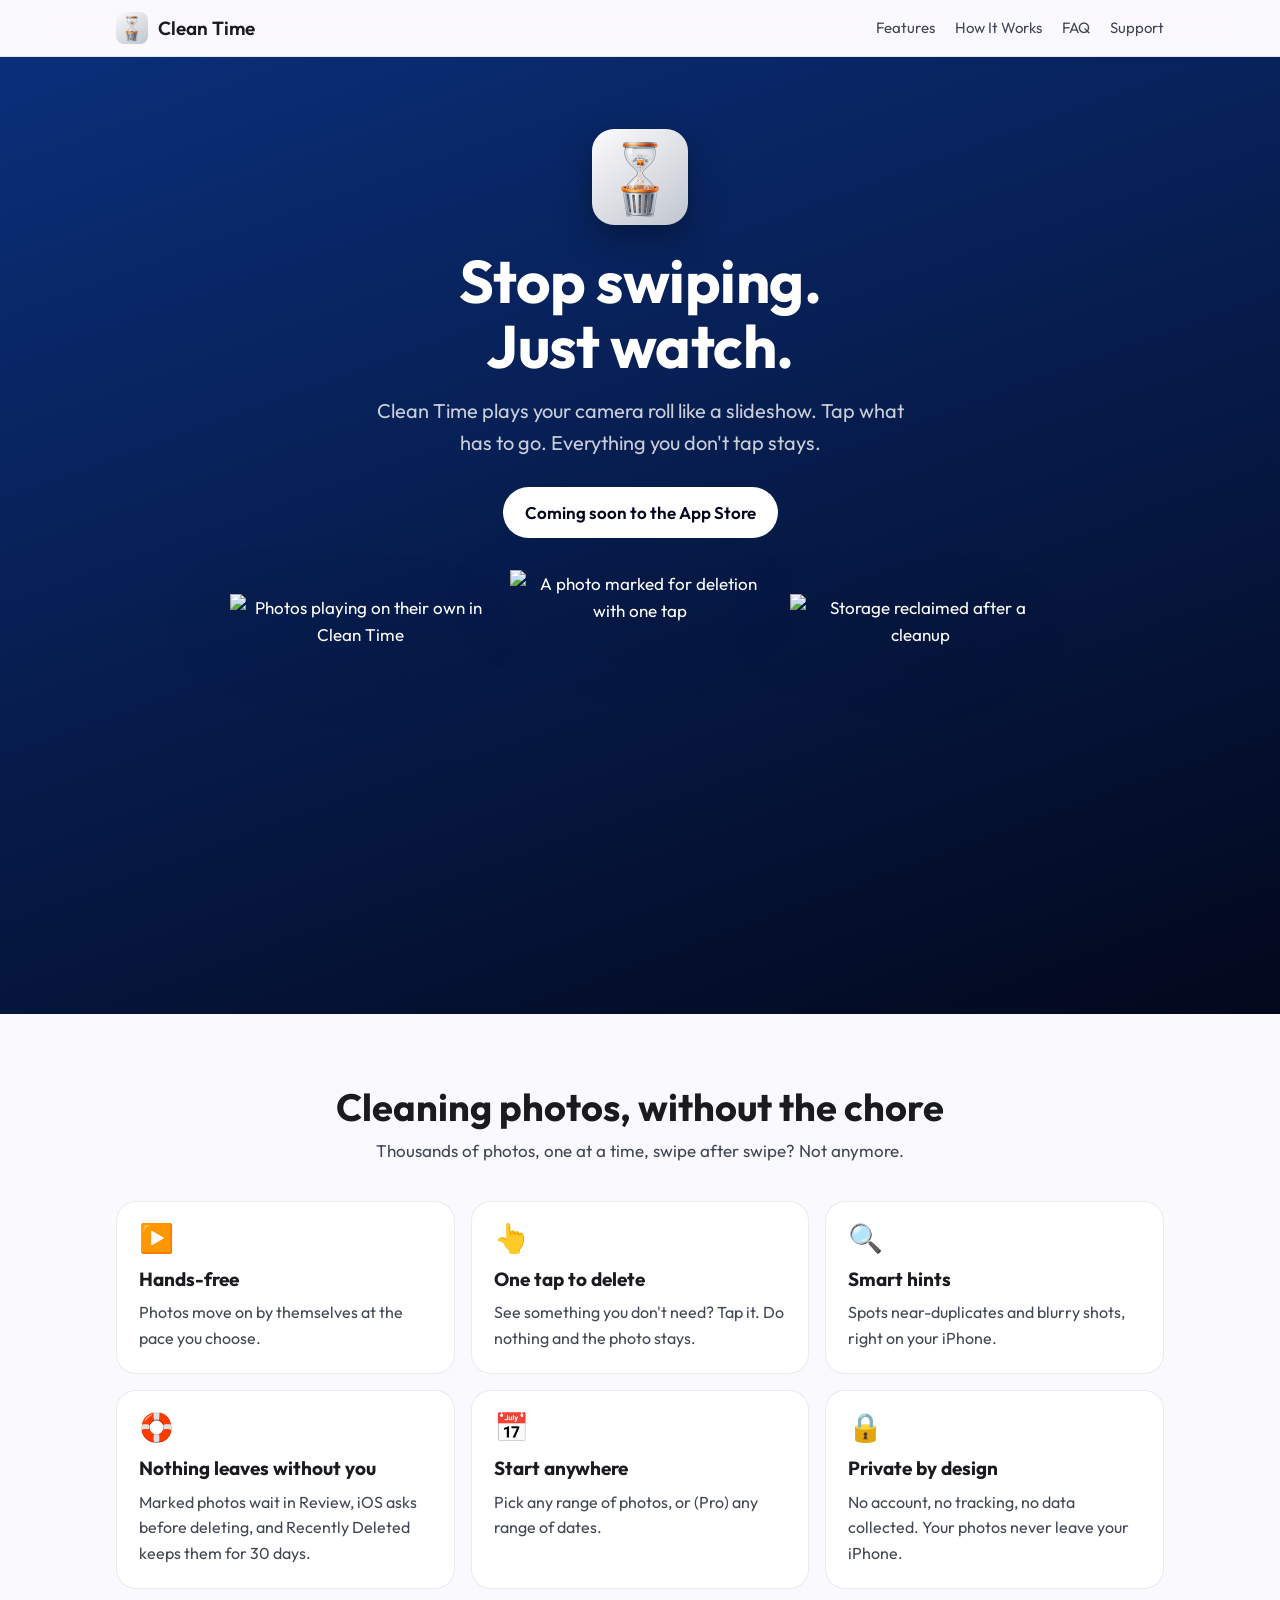
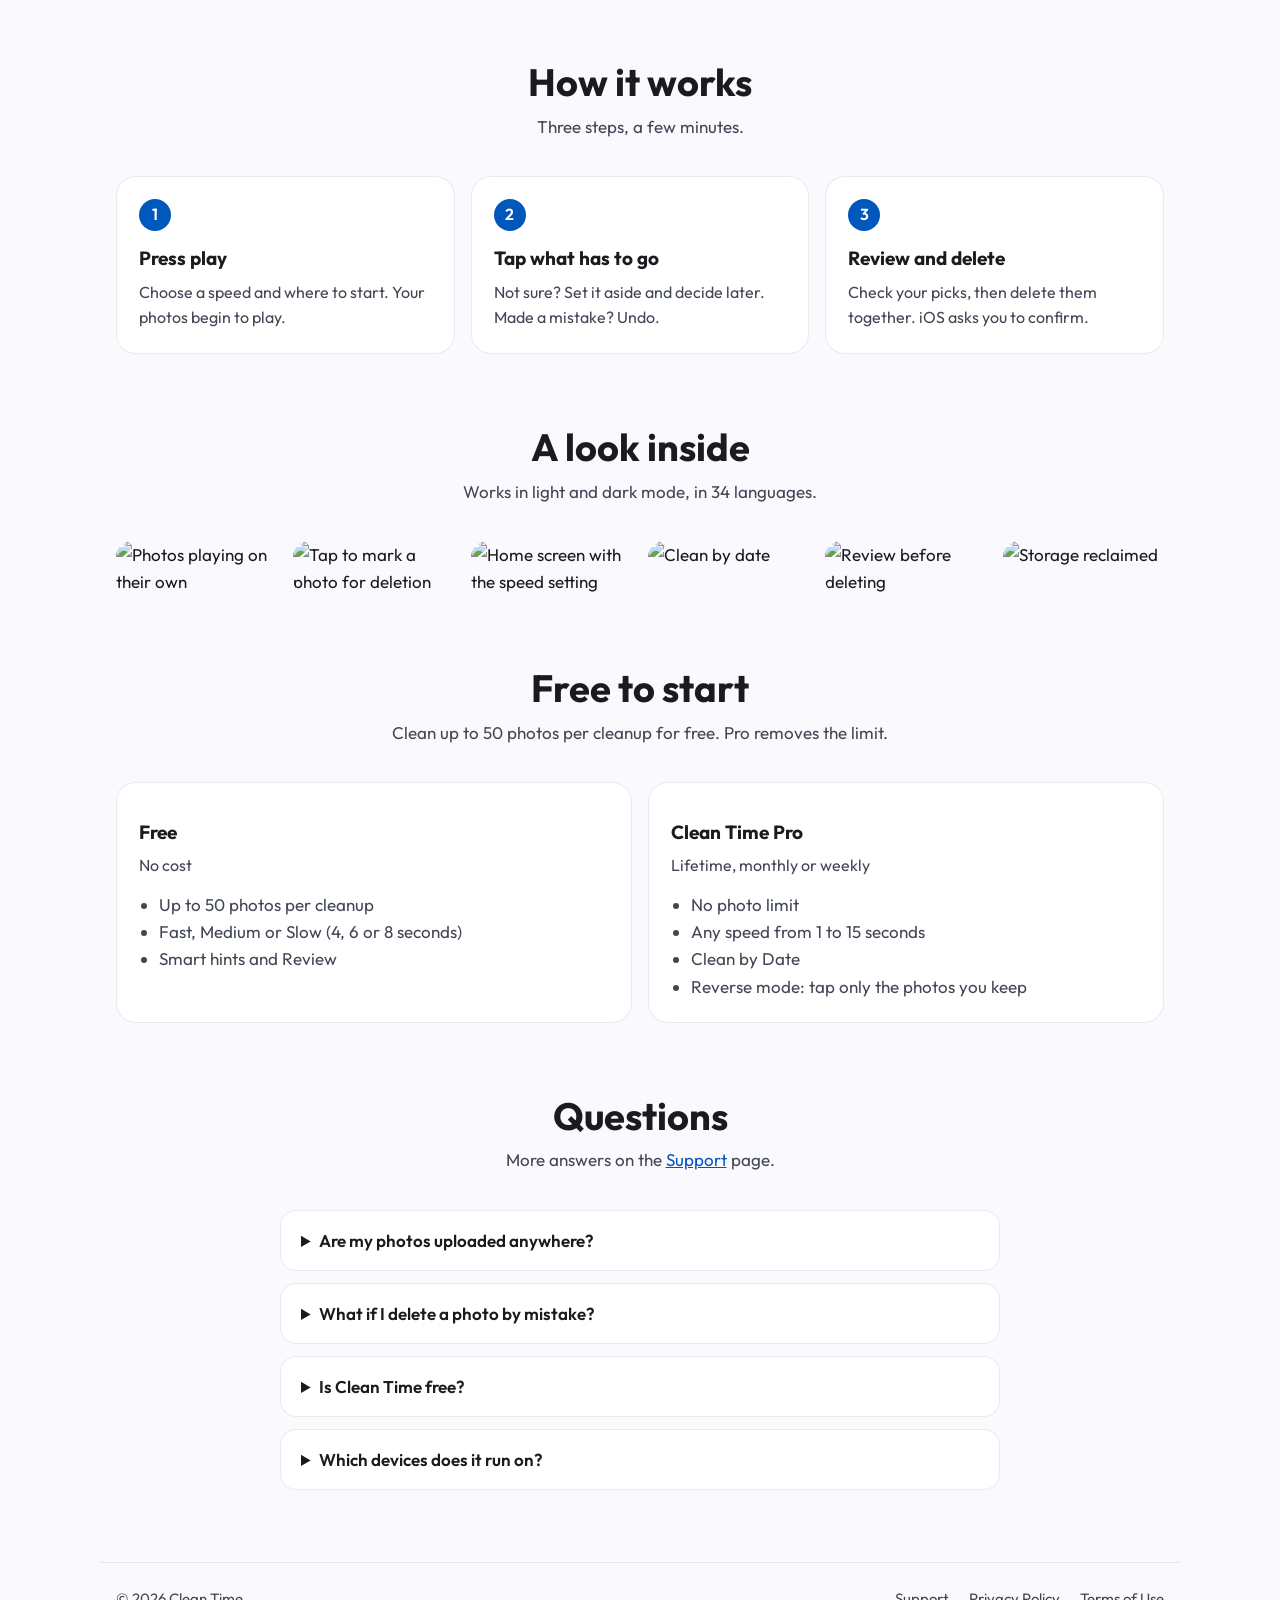
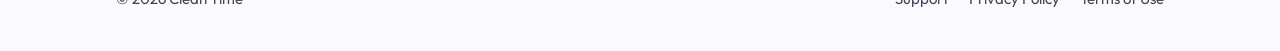
==== index.html @ a7df1cf6 "Add files via upload" ====
<!doctype html>
<html lang="en">
<head>
  <meta charset="utf-8">
  <meta name="viewport" content="width=device-width, initial-scale=1">
  <title>Clean Time: Photo Cleaner for iPhone</title>
  <meta name="description" content="Clean Time plays your camera roll like a slideshow. Tap only what has to go; everything else stays. No swiping, no account, no tracking.">
  <link rel="icon" href="icon.png">
  <link rel="apple-touch-icon" href="icon.png">
  <link rel="preconnect" href="https://fonts.googleapis.com">
  <link href="https://fonts.googleapis.com/css2?family=Outfit:wght@400;600;700&display=swap" rel="stylesheet">
  <link rel="stylesheet" href="style.css">
</head>
<body>
<header class="topbar">
  <div class="inner">
    <a class="brand" href="index.html"><img src="icon.png" alt="">Clean Time</a>
    <nav>
      <a class="optional" href="#features">Features</a>
      <a class="optional" href="#how">How It Works</a>
      <a href="#faq">FAQ</a>
      <a href="support.html">Support</a>
    </nav>
  </div>
</header>

<div class="hero">
  <img class="icon" src="icon.png" alt="Clean Time app icon">
  <h1>Stop swiping.<br>Just watch.</h1>
  <p>Clean Time plays your camera roll like a slideshow. Tap what has to go. Everything you don't tap stays.</p>
  <!-- Swap for Apple's official "Download on the App Store" badge and the app's link once it is live. -->
  <span class="store-pill">Coming soon to the App Store</span>
  <div class="phones">
    <img src="screens/app-player.webp" alt="Photos playing on their own in Clean Time">
    <img src="screens/app-delete.webp" alt="A photo marked for deletion with one tap">
    <img src="screens/app-summary.webp" alt="Storage reclaimed after a cleanup">
  </div>
</div>

<section id="features">
  <h2>Cleaning photos, without the chore</h2>
  <p class="lead">Thousands of photos, one at a time, swipe after swipe? Not anymore.</p>
  <div class="grid three">
    <div class="tile"><div class="emoji">▶️</div><h3>Hands-free</h3><p>Photos move on by themselves at the pace you choose.</p></div>
    <div class="tile"><div class="emoji">👆</div><h3>One tap to delete</h3><p>See something you don't need? Tap it. Do nothing and the photo stays.</p></div>
    <div class="tile"><div class="emoji">🔍</div><h3>Smart hints</h3><p>Spots near-duplicates and blurry shots, right on your iPhone.</p></div>
    <div class="tile"><div class="emoji">🛟</div><h3>Nothing leaves without you</h3><p>Marked photos wait in Review, iOS asks before deleting, and Recently Deleted keeps them for 30 days.</p></div>
    <div class="tile"><div class="emoji">📅</div><h3>Start anywhere</h3><p>Pick any range of photos, or (Pro) any range of dates.</p></div>
    <div class="tile"><div class="emoji">🔒</div><h3>Private by design</h3><p>No account, no tracking, no data collected. Your photos never leave your iPhone.</p></div>
  </div>
</section>

<section id="how">
  <h2>How it works</h2>
  <p class="lead">Three steps, a few minutes.</p>
  <div class="grid">
    <div class="tile"><span class="step-number">1</span><h3>Press play</h3><p>Choose a speed and where to start. Your photos begin to play.</p></div>
    <div class="tile"><span class="step-number">2</span><h3>Tap what has to go</h3><p>Not sure? Set it aside and decide later. Made a mistake? Undo.</p></div>
    <div class="tile"><span class="step-number">3</span><h3>Review and delete</h3><p>Check your picks, then delete them together. iOS asks you to confirm.</p></div>
  </div>
</section>

<section id="screens">
  <h2>A look inside</h2>
  <p class="lead">Works in light and dark mode, in 34 languages.</p>
  <div class="gallery">
    <img src="screens/player.webp" alt="Photos playing on their own" loading="lazy">
    <img src="screens/player-delete.webp" alt="Tap to mark a photo for deletion" loading="lazy">
    <img src="screens/home.webp" alt="Home screen with the speed setting" loading="lazy">
    <img src="screens/date-range.webp" alt="Clean by date" loading="lazy">
    <img src="screens/review.webp" alt="Review before deleting" loading="lazy">
    <img src="screens/summary.webp" alt="Storage reclaimed" loading="lazy">
  </div>
</section>

<section id="pricing">
  <h2>Free to start</h2>
  <p class="lead">Clean up to 50 photos per cleanup for free. Pro removes the limit.</p>
  <div class="plans">
    <div class="tile">
      <h3>Free</h3>
      <p class="price">No cost</p>
      <ul>
        <li>Up to 50 photos per cleanup</li>
        <li>Fast, Medium or Slow (4, 6 or 8 seconds)</li>
        <li>Smart hints and Review</li>
      </ul>
    </div>
    <div class="tile">
      <h3>Clean Time Pro</h3>
      <p class="price">Lifetime, monthly or weekly</p>
      <ul>
        <li>No photo limit</li>
        <li>Any speed from 1 to 15 seconds</li>
        <li>Clean by Date</li>
        <li>Reverse mode: tap only the photos you keep</li>
      </ul>
    </div>
  </div>
</section>

<section id="faq">
  <h2>Questions</h2>
  <p class="lead">More answers on the <a href="support.html">Support</a> page.</p>
  <div class="faq">
    <details>
      <summary>Are my photos uploaded anywhere?</summary>
      <p>No. Clean Time works entirely on your iPhone. There is no account, no server and no tracking. See the <a href="privacy.html">Privacy Policy</a>.</p>
    </details>
    <details>
      <summary>What if I delete a photo by mistake?</summary>
      <p>Open the Photos app › Albums › Recently Deleted. iOS keeps deleted photos there for 30 days.</p>
    </details>
    <details>
      <summary>Is Clean Time free?</summary>
      <p>Yes, up to 50 photos per cleanup. Clean Time Pro removes the limit and adds any speed, Clean by Date and Reverse mode. Pay once for Lifetime, or go weekly or monthly.</p>
    </details>
    <details>
      <summary>Which devices does it run on?</summary>
      <p>iPhone with iOS 18 or later.</p>
    </details>
  </div>
</section>

<footer class="site">
  <span>© 2026 Clean Time</span>
  <nav>
    <a href="support.html">Support</a>
    <a href="privacy.html">Privacy Policy</a>
    <a href="terms.html">Terms of Use</a>
  </nav>
</footer>
</body>
</html>
---- style.css ----
/* Clean Time website. Same colors as the app; follows the system light/dark setting. */
:root {
  --canvas: #FAF9FE;
  --card: #FFFFFF;
  --text: #1A1B1F;
  --secondary: #414755;
  --accent: #0058BC;
  --hairline: rgba(0, 0, 0, 0.08);
  --hero-from: #0A2F7A;
  --hero-to: #03081C;
}
@media (prefers-color-scheme: dark) {
  :root {
    --canvas: #000000;
    --card: #1C1C1E;
    --text: #F2F2F7;
    --secondary: #8E8E93;
    --accent: #0A84FF;
    --hairline: rgba(255, 255, 255, 0.12);
  }
}
* { box-sizing: border-box; }
html { scroll-behavior: smooth; }
body {
  margin: 0;
  background: var(--canvas);
  color: var(--text);
  font: 17px/1.6 "Outfit", -apple-system, BlinkMacSystemFont, "Segoe UI", sans-serif;
}
a { color: var(--accent); }
img { max-width: 100%; display: block; }

/* Top bar */
.topbar {
  position: sticky; top: 0; z-index: 10;
  background: color-mix(in srgb, var(--canvas) 82%, transparent);
  backdrop-filter: saturate(180%) blur(16px);
  -webkit-backdrop-filter: saturate(180%) blur(16px);
  border-bottom: 0.5px solid var(--hairline);
}
.topbar .inner {
  max-width: 1080px; margin: 0 auto; padding: 12px 16px;
  display: flex; align-items: center; gap: 24px;
}
.brand { display: flex; align-items: center; gap: 10px; color: var(--text); text-decoration: none; font-weight: 600; font-size: 19px; }
.brand img { width: 32px; height: 32px; border-radius: 8px; }
.topbar nav { display: flex; gap: 20px; margin-left: auto; }
.topbar nav a { color: var(--secondary); text-decoration: none; font-size: 15px; }
.topbar nav a:hover { color: var(--text); }
@media (max-width: 640px) { .topbar nav .optional { display: none; } }

/* Home: hero */
.hero {
  background: linear-gradient(160deg, var(--hero-from), var(--hero-to));
  color: #fff; text-align: center;
  padding: 72px 16px 0; overflow: hidden;
}
.hero .icon { width: 96px; height: 96px; border-radius: 22px; margin: 0 auto 24px; box-shadow: 0 12px 32px rgba(0, 0, 0, 0.35); }
.hero h1 { font-size: clamp(36px, 7vw, 60px); line-height: 1.08; margin: 0 auto 16px; max-width: 760px; letter-spacing: -0.5px; }
.hero p { color: rgba(255, 255, 255, 0.78); font-size: 20px; max-width: 560px; margin: 0 auto 28px; }
.store-pill {
  display: inline-block; padding: 12px 22px; border-radius: 999px;
  background: #fff; color: #03081C; font-weight: 600; text-decoration: none;
}
.hero .phones { display: flex; justify-content: center; gap: 20px; margin-top: 56px; }
/* The phones are cut off by the bottom of the band, like they're rising out of it. */
.hero .phones { height: 420px; align-items: flex-start; }
.hero .phones img { width: 260px; filter: drop-shadow(0 20px 40px rgba(0, 0, 0, 0.45)); }
.hero .phones img:nth-child(2) { transform: translateY(-24px); }
@media (max-width: 640px) { .hero .phones img:nth-child(n+2) { display: none; } }

/* Home: sections */
section { max-width: 1080px; margin: 0 auto; padding: 72px 16px 0; }
section > h2 { font-size: clamp(28px, 4.5vw, 38px); line-height: 1.15; margin: 0 0 8px; text-align: center; }
section > .lead { color: var(--secondary); text-align: center; max-width: 600px; margin: 0 auto 36px; }
.grid { display: grid; gap: 16px; grid-template-columns: repeat(auto-fit, minmax(240px, 1fr)); }
.grid.three { grid-template-columns: repeat(3, 1fr); }
@media (max-width: 860px) { .grid.three { grid-template-columns: repeat(2, 1fr); } }
@media (max-width: 560px) { .grid.three { grid-template-columns: 1fr; } }
.tile { background: var(--card); border: 0.5px solid var(--hairline); border-radius: 20px; padding: 22px; }
.tile .emoji { font-size: 28px; line-height: 1; }
.tile h3 { font-size: 19px; margin: 12px 0 6px; }
.tile p { color: var(--secondary); margin: 0; font-size: 16px; }
.step-number {
  display: inline-grid; place-items: center; width: 32px; height: 32px; border-radius: 50%;
  background: var(--accent); color: #fff; font-weight: 600; font-size: 16px;
}
.gallery { display: grid; gap: 16px; grid-template-columns: repeat(6, 1fr); }
.gallery img { width: 100%; border-radius: 16px; }
@media (max-width: 860px) {
  .gallery { display: flex; overflow-x: auto; scroll-snap-type: x mandatory; padding-bottom: 8px; }
  .gallery img { width: 200px; flex: none; scroll-snap-align: start; }
}
.plans { display: grid; gap: 16px; grid-template-columns: repeat(auto-fit, minmax(260px, 1fr)); }
.plans ul { margin: 12px 0 0; padding-left: 20px; }
.plans li { color: var(--secondary); }
.price { font-size: 15px; color: var(--secondary); }
details { background: var(--card); border: 0.5px solid var(--hairline); border-radius: 16px; padding: 16px 20px; margin-bottom: 12px; }
details summary { cursor: pointer; font-weight: 600; }
details p { color: var(--secondary); margin: 10px 0 0; }
.faq { max-width: 720px; margin: 0 auto; }

/* Text pages (privacy, support, terms) */
main.page { max-width: 720px; margin: 0 auto; padding: 48px 16px 0; }
main.page h1 { font-size: 36px; line-height: 1.2; margin: 0 0 8px; }
main.page h2 { font-size: 20px; margin: 32px 0 8px; }
main.page p, main.page li { color: var(--secondary); }
.updated { font-size: 15px; }
.card { background: var(--card); border: 0.5px solid var(--hairline); border-radius: 20px; padding: 20px; margin: 16px 0; }
.card p:first-child { margin-top: 0; }
.card p:last-child { margin-bottom: 0; }

/* Footer */
footer.site {
  max-width: 1080px; margin: 72px auto 0; padding: 24px 16px 40px;
  border-top: 0.5px solid var(--hairline);
  display: flex; flex-wrap: wrap; gap: 12px 24px; align-items: center;
  font-size: 15px; color: var(--secondary);
}
footer.site nav { display: flex; flex-wrap: wrap; gap: 8px 20px; margin-left: auto; }
footer.site a { color: var(--secondary); text-decoration: none; }
footer.site a:hover { color: var(--text); }
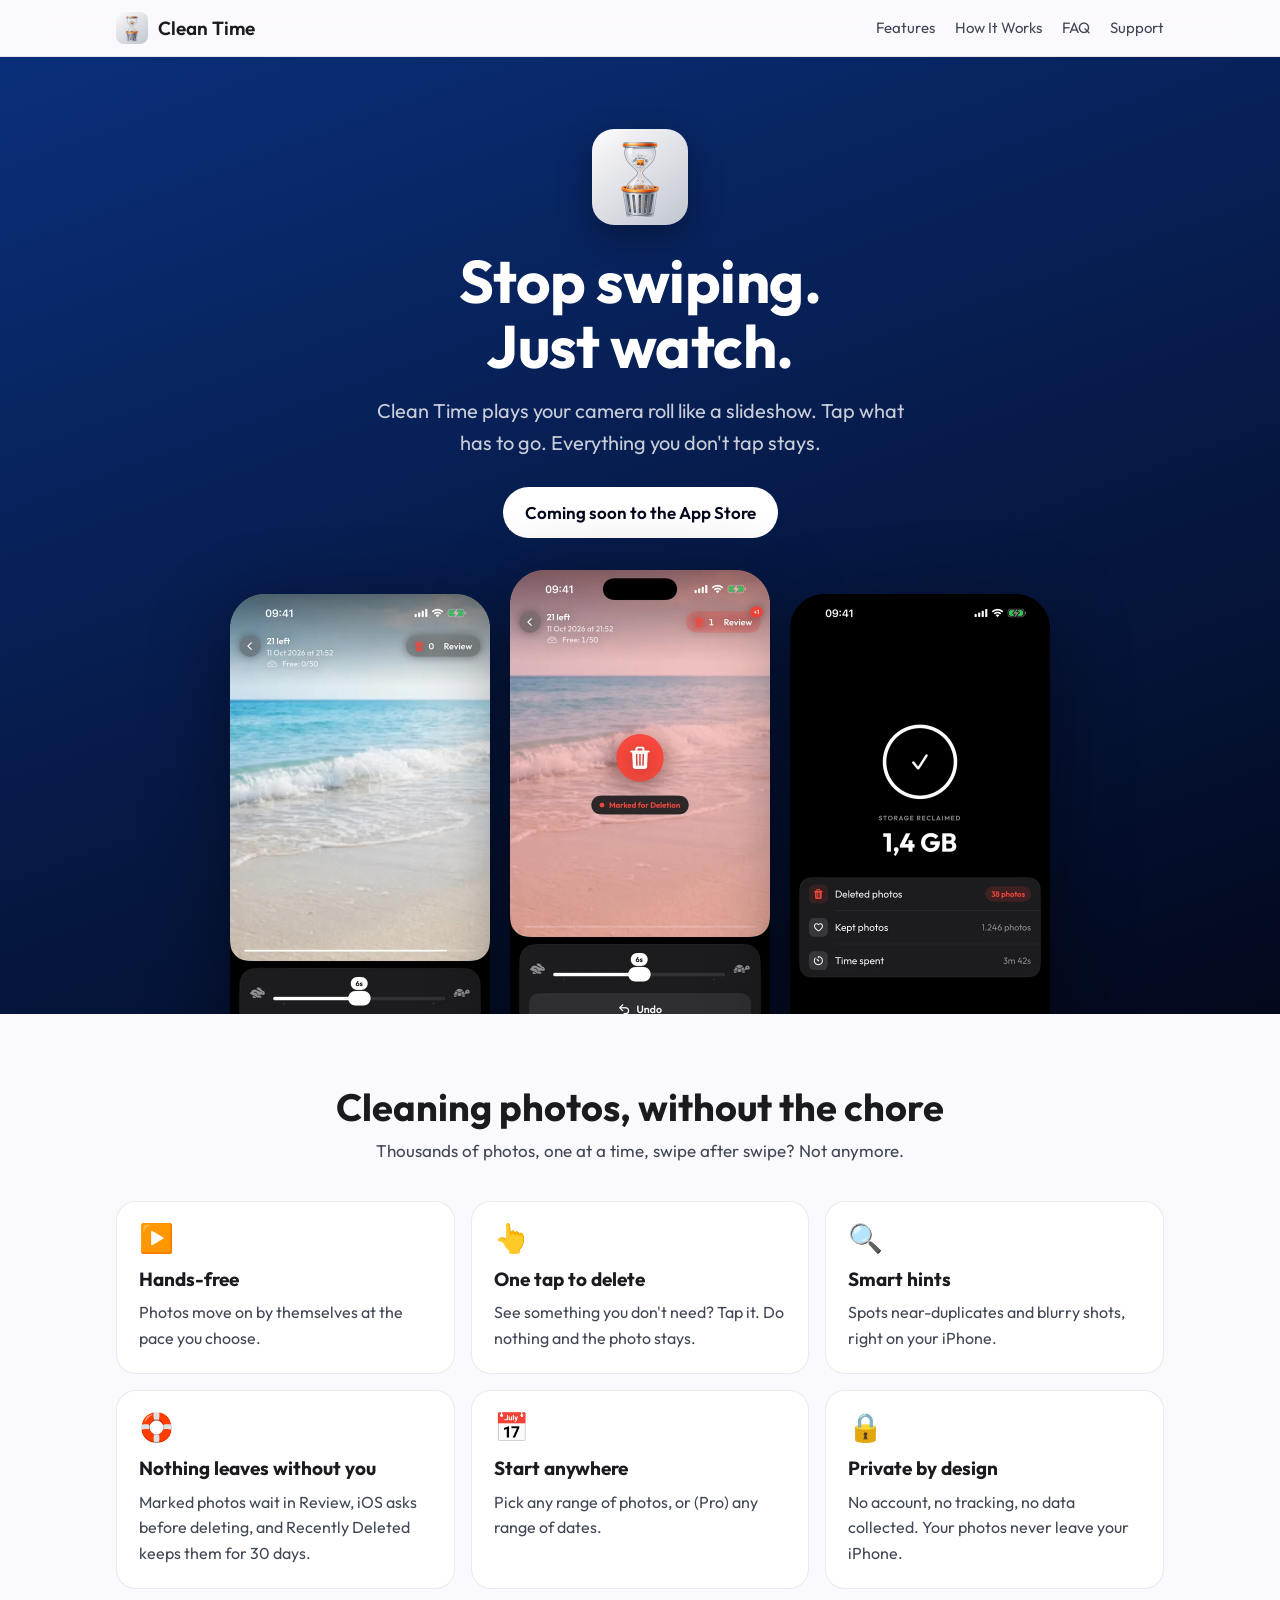
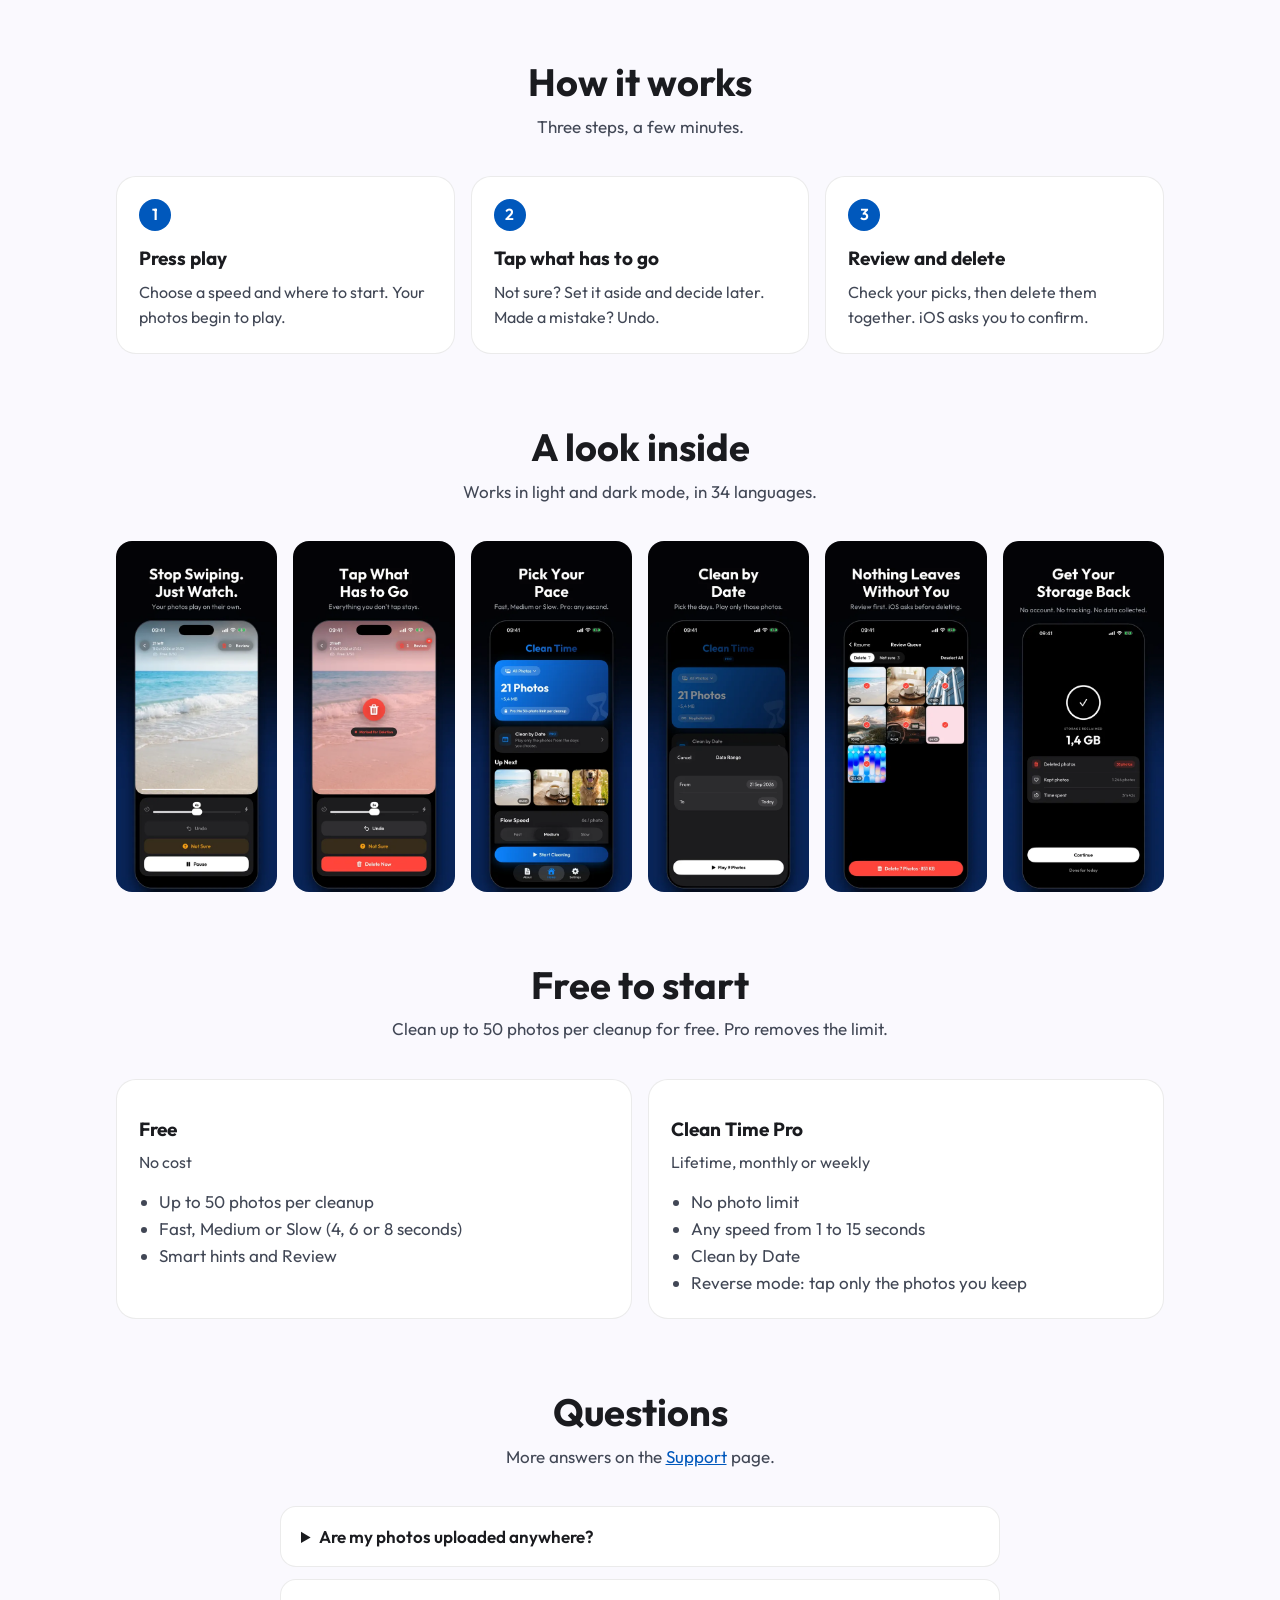
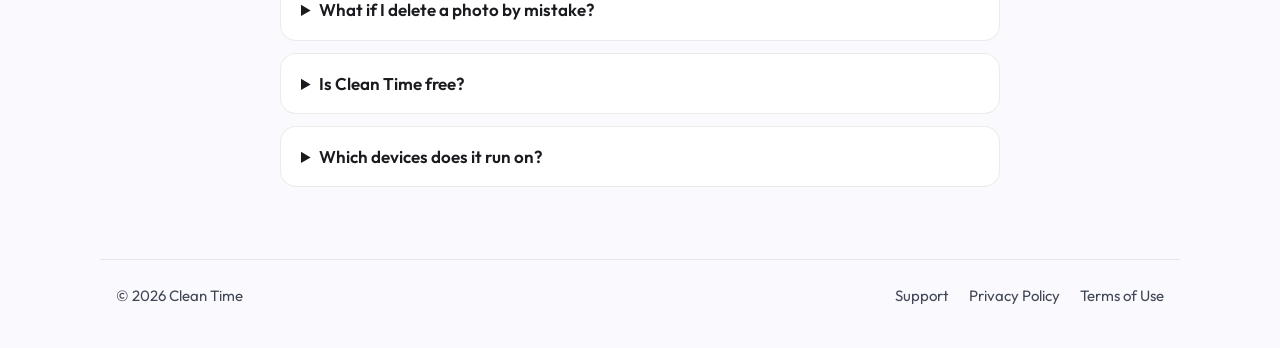
==== commit 5ab48e6f: "Add files via upload" ====
--- a/index.html
+++ b/index.html
@@ -31,9 +31,9 @@
   <!-- Swap for Apple's official "Download on the App Store" badge and the app's link once it is live. -->
   <span class="store-pill">Coming soon to the App Store</span>
   <div class="phones">
-    <img src="screens/app-player.webp" alt="Photos playing on their own in Clean Time">
-    <img src="screens/app-delete.webp" alt="A photo marked for deletion with one tap">
-    <img src="screens/app-summary.webp" alt="Storage reclaimed after a cleanup">
+    <img src="app-player.webp" alt="Photos playing on their own in Clean Time">
+    <img src="app-delete.webp" alt="A photo marked for deletion with one tap">
+    <img src="app-summary.webp" alt="Storage reclaimed after a cleanup">
   </div>
 </div>
 
@@ -64,12 +64,12 @@
   <h2>A look inside</h2>
   <p class="lead">Works in light and dark mode, in 34 languages.</p>
   <div class="gallery">
-    <img src="screens/player.webp" alt="Photos playing on their own" loading="lazy">
-    <img src="screens/player-delete.webp" alt="Tap to mark a photo for deletion" loading="lazy">
-    <img src="screens/home.webp" alt="Home screen with the speed setting" loading="lazy">
-    <img src="screens/date-range.webp" alt="Clean by date" loading="lazy">
-    <img src="screens/review.webp" alt="Review before deleting" loading="lazy">
-    <img src="screens/summary.webp" alt="Storage reclaimed" loading="lazy">
+    <img src="player.webp" alt="Photos playing on their own" loading="lazy">
+    <img src="player-delete.webp" alt="Tap to mark a photo for deletion" loading="lazy">
+    <img src="home.webp" alt="Home screen with the speed setting" loading="lazy">
+    <img src="date-range.webp" alt="Clean by date" loading="lazy">
+    <img src="review.webp" alt="Review before deleting" loading="lazy">
+    <img src="summary.webp" alt="Storage reclaimed" loading="lazy">
   </div>
 </section>
 
